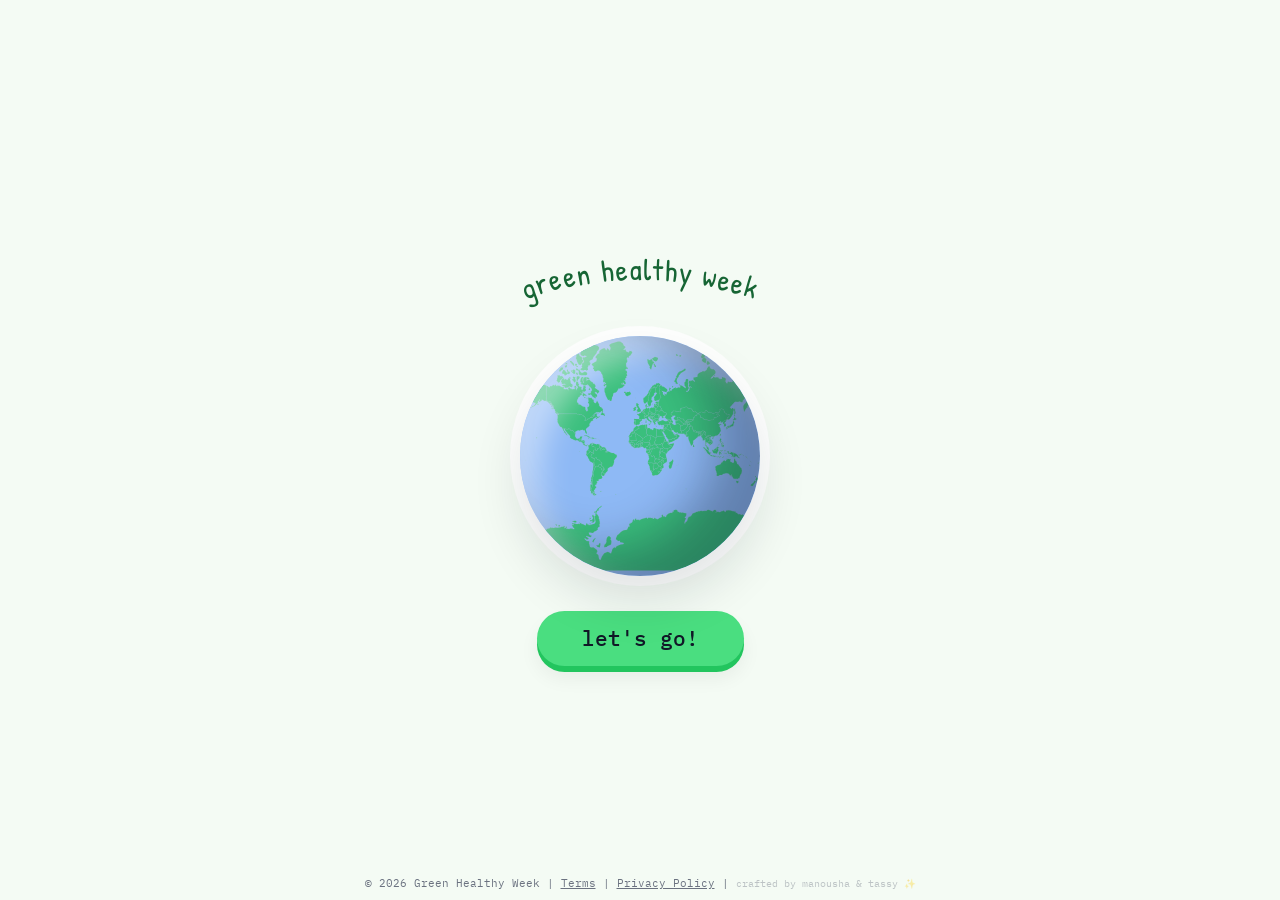
==== index.html @ d0767244 "Add footer and ToS and PP" ====
<!DOCTYPE html>
<html lang="en">
<head>
    <meta charset="UTF-8">
    <meta name="viewport" content="width=device-width, initial-scale=1.0, maximum-scale=1.0, user-scalable=no">
    <title>healthy plate, healthy planet!</title>
    <link href="https://fonts.googleapis.com/css2?family=IBM+Plex+Mono:wght@400;500&family=Inter:wght@500;600&family=Patrick+Hand&display=swap" rel="stylesheet">
    <link rel="stylesheet" href="style.css">
</head>
<body>

    <!-- SCENE 1: INTRO WITH CURVED TITLE & 3D GLOBE -->
    <div id="scene-intro" class="scene active">
        <svg class="curved-title-svg" viewBox="0 0 500 120">
            <path id="textCurve" d="M 60,100 Q 250,20 440,100" fill="transparent" />
            <text>
                <textPath href="#textCurve" startOffset="50%" text-anchor="middle">
                    green healthy week
                </textPath>
            </text>
        </svg>

        <div class="earth-track">
            <div class="earth-globe-new">
                <div class="globe-clip">
                    <div class="globe-map-img"></div>
                </div>
                <div class="globe-shadow"></div>
            </div>
        </div>

        <button class="start-btn" onclick="goToScene('scene-menu')">let's go!</button>
    </div>

    <!-- SCENE 0: MAIN HUB MENU -->
    <div id="scene-menu" class="scene">
        <div class="glass-header" style="margin-bottom: 25px;">
            <h2>green healthy week</h2>
            <p>choose a game to play!</p>
        </div>

        <div class="menu-grid">
            <div class="menu-card" onclick="goToScene('scene-color')">
                <div class="menu-icon">🍽️</div>
                <h3>Plate Builder</h3>
                <p>Design a balanced healthy meal!</p>
            </div>
            <div class="menu-card" onclick="startSortingGame()">
                <div class="menu-icon">⚡</div>
                <h3>Food Sort</h3>
                <p>Sort fruits & veggies fast!</p>
            </div>
            <div class="menu-card" onclick="startCatchGame()">
                <div class="menu-icon">🧺</div>
                <h3>Catch Snack</h3>
                <p>Catch falling healthy treats!</p>
            </div>
        </div>

        <div style="margin-top: 25px;">
            <div class="menu-card" onclick="startMemoryFromMenu()" style="max-width: 280px; margin: 0 auto;">
                <div class="menu-icon">🧠</div>
                <h3>Nutrition Match</h3>
                <p>Test your memory with food cards!</p>
            </div>
        </div>
    </div>

    <!-- SCENE 2: CHOOSE COLOR -->
    <div id="scene-color" class="scene">
        <div class="glass-header">
            <h2>pick your plate!</h2>
            <p>choose a color for your meal</p>
        </div>
        
        <div class="color-grid">
            <div class="color-option" onclick="selectColor('#a7f3d0', this)">
                <div class="plate-preview" style="background: #a7f3d0; border: 4px solid #6ee7b7;"></div>
            </div>
            <div class="color-option" onclick="selectColor('#bae6fd', this)">
                <div class="plate-preview" style="background: #bae6fd; border: 4px solid #7dd3fc;"></div>
            </div>
            <div class="color-option" onclick="selectColor('#fef08a', this)">
                <div class="plate-preview" style="background: #fef08a; border: 4px solid #fde047;"></div>
            </div>
            <div class="color-option" onclick="selectColor('#fbcfe8', this)">
                <div class="plate-preview" style="background: #fbcfe8; border: 4px solid #f9a8d4;"></div>
            </div>
            <div class="color-option" onclick="selectColor('#e9d5ff', this)">
                <div class="plate-preview" style="background: #e9d5ff; border: 4px solid #d8b4fe;"></div>
            </div>
            <div class="color-option" onclick="selectColor('#fed7aa', this)">
                <div class="plate-preview" style="background: #fed7aa; border: 4px solid #fdba74;"></div>
            </div>
            <div class="color-option" onclick="selectColor('#fecaca', this)">
                <div class="plate-preview" style="background: #fecaca; border: 4px solid #fca5a5;"></div>
            </div>
            <div class="color-option" onclick="selectColor('#ccfbf1', this)">
                <div class="plate-preview" style="background: #ccfbf1; border: 4px solid #5eead4;"></div>
            </div>
        </div>
        <div class="controls" style="margin-top: 25px;">
            <button class="btn-back" onclick="goToScene('scene-menu')">🏠 Main Menu</button>
        </div>
    </div>

    <!-- SCENE 3: BUILD MEAL -->
    <div id="scene-build" class="scene">
        <div class="top-hud">
            <div class="hud-title">HEALTHY METER</div>
            <div class="meter-bg">
                <div class="meter-fill" id="healthMeter"></div>
            </div>
            <div class="hud-stats">
                <span class="label">FOODS ON PLATE</span>
                <span class="value" id="countVal">0</span>
            </div>
        </div>

        <div class="build-container">
            <div class="panel food-panel">
                <h3>FRUITS 🍎</h3>
                <div class="food-list">
                    <img src="blueberry.png" class="draggable" draggable="true" data-src="blueberry.png" data-size="45" alt="Blueberry">
                    <img src="strawberry.png" class="draggable" draggable="true" data-src="strawberry.png" data-size="55" alt="Strawberry">
                    <img src="apple.png" class="draggable" draggable="true" data-src="apple.png" data-size="70" alt="Apple">
                    <img src="banana.png" class="draggable" draggable="true" data-src="banana.png" data-size="100" alt="Banana">
                    <img src="kiwi.png" class="draggable" draggable="true" data-src="kiwi.png" data-size="50" alt="Kiwi">
                    <img src="watermelon.png" class="draggable" draggable="true" data-src="watermelon.png" data-size="125" alt="Watermelon">
                    <img src="pomegranate.png" class="draggable" draggable="true" data-src="pomegranate.png" data-size="85" alt="Pomegranate">
                    <img src="avocado.png" class="draggable" draggable="true" data-src="avocado.png" data-size="65" alt="Avocado">
                    <img src="mango.png" class="draggable" draggable="true" data-src="mango.png" data-size="120" alt="Mango">
                </div>
            </div>

            <div class="center-stage">
                <div class="plate-wrapper" id="dropZone">
                    <div class="the-plate" id="activePlate"></div>
                    <div class="food-layer" id="foodLayer"></div>
                </div>
                <div class="controls">
                    <button class="btn-back" onclick="goToScene('scene-color')">change plate</button>
                    <button class="btn-clear" onclick="clearPlate()">clear plate</button>
                    <button class="btn-back" onclick="goToScene('scene-menu')">🏠 menu</button>
                </div>
            </div>

            <div class="panel food-panel">
                <h3>VEGGIES 🥦</h3>
                <div class="food-list">
                    <img src="carrot.png" class="draggable" draggable="true" data-src="carrot.png" data-size="90" alt="Carrot">
                    <img src="mushroom.png" class="draggable" draggable="true" data-src="mushroom.png" data-size="50" alt="Mushroom">
                    <img src="broccoli.png" class="draggable" draggable="true" data-src="broccoli.png" data-size="65" alt="Broccoli">
                    <img src="lettuce.png" class="draggable" draggable="true" data-src="lettuce.png" data-size="105" alt="Lettuce">
                    <img src="corn.png" class="draggable" draggable="true" data-src="corn.png" data-size="95" alt="Corn">
                    <img src="pepper.png" class="draggable" draggable="true" data-src="pepper.png" data-size="75" alt="Pepper">
                </div>
            </div>
        </div>
    </div>

    <!-- SCENE 4: MEMORY FLASHCARD GAME -->
    <div id="scene-game" class="scene">
        <div class="glass-header">
            <h2>NUTRITION MATCH</h2>
            <p>match the healthy food cards to win!</p>
        </div>
        
        <div class="game-container">
            <div class="game-grid" id="memoryGrid"></div>
        </div>

        <div class="controls" style="margin-top: 25px;">
            <button class="btn-back" onclick="goToScene('scene-menu')">🏠 Main Menu</button>
            <button class="btn-clear" onclick="initMemoryGame()">🔄 Restart</button>
        </div>
    </div>

    <!-- SCENE 5: FOOD GROUP SORTING GAME -->
    <div id="scene-sorting" class="scene">
        <div class="glass-header">
            <h2>FOOD SORT SPEED RUN</h2>
            <p>is it a fruit or a vegetable?</p>
        </div>
        
        <div class="game-container">
            <div class="recipe-display-card" style="text-align: center;">
                <div id="sortItemDisplay" style="font-size: 5rem; margin-bottom: 10px;">🍎</div>
                <h3 id="sortItemName" style="font-family: 'Patrick Hand', cursive; font-size: 2rem; color: var(--poster-dark); margin-bottom: 15px;">Apple</h3>
                <div style="display: flex; gap: 15px; justify-content: center;">
                    <button class="btn-sort" onclick="checkSort('fruit')">🍎 Fruit</button>
                    <button class="btn-sort" onclick="checkSort('veggie')">🥦 Veggie</button>
                </div>
                <p id="sortScoreText" style="font-family: 'IBM Plex Mono', monospace; margin-top: 15px; font-size: 0.85rem; color: #166534;">Score: 0</p>
            </div>
        </div>

        <div class="controls" style="margin-top: 25px;">
            <button class="btn-back" onclick="goToScene('scene-menu')">🏠 Main Menu</button>
        </div>
    </div>

    <!-- SCENE 6: CATCH THE SNACK ARCADE GAME -->
    <div id="scene-catch" class="scene">
        <div class="glass-header" style="margin-bottom: 10px;">
            <h2>CATCH THE SNACK</h2>
            <p>move the basket to catch falling food!</p>
        </div>
        
        <div class="catch-arena" id="catchArena">
            <div class="catch-score" id="catchScoreText">Score: 0</div>
            <div class="falling-basket" id="playerBasket">🧺</div>
        </div>

        <div class="controls" style="margin-top: 20px;">
            <button class="btn-back" onclick="exitCatchGame()">🏠 Main Menu</button>
        </div>
    </div>

    <!-- MODALS -->
    <div class="achievement-modal" id="achievementModal">
        <div class="achievement-card">
            <div class="badge-icon">🌟</div>
            <div class="achievement-tag">ACHIEVEMENT UNLOCKED</div>
            <h3 class="achievement-title">Master Chef</h3>
            <p class="achievement-desc">"You built a balanced plate! Ready to play or head to the menu?"</p>
            
            <div class="achievement-actions">
                <button class="btn-action primary" onclick="launchMemoryGame()">Play Memory Game ✨</button>
                <button class="btn-action secondary" onclick="goToScene('scene-menu')">Main Menu 🏠</button>
            </div>
        </div>
    </div>

    <div class="achievement-modal" id="winModal">
        <div class="achievement-card">
            <div class="badge-icon">🎉</div>
            <div class="achievement-tag">WELL DONE!</div>
            <h3 class="achievement-title">Memory Master</h3>
            <p class="achievement-desc">"You matched all the healthy food cards correctly!"</p>
            
            <div class="achievement-actions">
                <button class="btn-action primary" onclick="resetGame()">Play Again? 🔄</button>
                <button class="btn-action secondary" onclick="goToScene('scene-menu')">Main Menu 🏠</button>
            </div>
        </div>
    </div>

    <!-- FOOD SORT WRONG MODAL -->
    <div class="achievement-modal" id="sortWrongModal">
        <div class="achievement-card">
            <div class="badge-icon">❌</div>
            <div class="achievement-tag" style="color: #dc2626;">OOPS!</div>
            <h3 class="achievement-title">Not Quite!</h3>
            <p class="achievement-desc" id="sortWrongText">"That item belongs in a different group!"</p>
            <div class="achievement-actions">
                <button class="btn-action primary" onclick="closeSortWrongModal()">Keep Playing ✨</button>
            </div>
        </div>
    </div>

    <!-- FOOD SORT WIN MODAL -->
    <div class="achievement-modal" id="sortWinModal">
        <div class="achievement-card">
            <div class="badge-icon">🏆</div>
            <div class="achievement-tag">SPEED RUN CLEARED</div>
            <h3 class="achievement-title">Sort Master!</h3>
            <p class="achievement-desc">"You successfully sorted 10 items correctly!"</p>
            <div class="achievement-actions">
                <button class="btn-action primary" onclick="startSortingGame()">Play Again 🔄</button>
                <button class="btn-action secondary" onclick="goToScene('scene-menu')">Main Menu 🏠</button>
            </div>
        </div>
    </div>

    <!-- CATCH GAME OVER / WIN MODALS -->
    <div class="achievement-modal" id="catchGameOverModal">
        <div class="achievement-card">
            <div class="badge-icon">💥</div>
            <div class="achievement-tag" style="color: #dc2626;">GAME OVER</div>
            <h3 class="achievement-title">Dropped It!</h3>
            <p class="achievement-desc" id="catchFinalScoreText">"A snack hit the floor! Try again to reach 20."</p>
            <div class="achievement-actions">
                <button class="btn-action primary" onclick="startCatchGame()">Try Again 🔄</button>
                <button class="btn-action secondary" onclick="goToScene('scene-menu')">Main Menu 🏠</button>
            </div>
        </div>
    </div>

    <div class="achievement-modal" id="catchWinModal">
        <div class="achievement-card">
            <div class="badge-icon">👑</div>
            <div class="achievement-tag">ARCADE CHAMPION</div>
            <h3 class="achievement-title">Snack Legend!</h3>
            <p class="achievement-desc">"You caught 20 healthy snacks without dropping any!"</p>
            <div class="achievement-actions">
                <button class="btn-action primary" onclick="startCatchGame()">Play Again 🔄</button>
                <button class="btn-action secondary" onclick="goToScene('scene-menu')">Main Menu 🏠</button>
            </div>
        </div>
    </div>

    <!-- FOOTER -->
    <footer style="text-align: center; padding: 10px; font-family: 'IBM Plex Mono', monospace; font-size: 0.7rem; color: #6b7280; position: fixed; bottom: 0; width: 100%; pointer-events: none; z-index: 100;">
        <span>© 2026 Green Healthy Week</span> | 
        <a href="terms.html" style="color: #6b7280; text-decoration: underline; pointer-events: auto;">Terms</a> | 
        <a href="privacy.html" style="color: #6b7280; text-decoration: underline; pointer-events: auto;">Privacy Policy</a> | 
        <span style="opacity: 0.4; font-size: 0.6rem;">crafted by manousha & tassy ✨</span>
    </footer>

    <script src="script.js"></script>
</body>
</html>
---- style.css ----
/* ==========================================
   VARIABLES & GLOBAL RESETS
   ========================================== */
:root {
  --poster-green: #f0fdf4;
  --poster-dark: #111827;
  --poster-accent: #4ade80;
  --land-color: #22c55e;
  --white-glass: rgba(255, 255, 255, 0.75);
  --shadow: 0 10px 30px rgba(17, 24, 39, 0.08);
}

* {
  margin: 0;
  padding: 0;
  box-sizing: border-box;
  -webkit-tap-highlight-color: transparent;
}

body {
  background: linear-gradient(135deg, #f8faf8 0%, #edf7ed 100%);
  font-family: 'Inter', sans-serif;
  color: var(--poster-dark);
  height: 100vh;
  overflow: hidden;
}

/* ==========================================
   TYPOGRAPHY & SCENES
   ========================================== */
.poster-title, .glass-header h2, .panel h3 {
  font-family: 'Patrick Hand', cursive;
  letter-spacing: 0.03em;
  font-weight: 400;
}

.glass-header p, .message, .label {
  font-family: 'IBM Plex Mono', monospace;
}

.scene {
  position: absolute;
  inset: 0;
  display: flex;
  flex-direction: column;
  align-items: center;
  justify-content: center;
  opacity: 0;
  pointer-events: none;
  transform: scale(0.95);
  transition: all 0.5s cubic-bezier(0.34, 1.56, 0.64, 1);
}

.scene.active {
  opacity: 1;
  pointer-events: all;
  transform: scale(1);
}

/* ==========================================
   SCENE 1: INTRO
   ========================================== */
#scene-intro {
  background: #f4fbf4;
}

.curved-title-svg {
  width: 420px;
  height: 90px;
  overflow: visible;
  margin-bottom: 1px;
}

.curved-title-svg text {
  font-family: 'Patrick Hand', cursive;
  font-size: 40px;
  fill: #166534;
  letter-spacing: 2px;
}

.earth-track {
  width: 100%;
  height: 260px;
  display: flex;
  align-items: center;
  justify-content: center;
  margin-bottom: 25px;
}

.earth-globe-new {
  width: 240px;
  height: 240px;
  border-radius: 50%;
  position: relative;
  overflow: hidden;
  box-shadow: 0 25px 50px rgba(17, 24, 39, 0.12), 0 0 0 10px rgba(255, 255, 255, 0.9);
  background: #8eb9f5;
}

.globe-clip {
  width: 100%;
  height: 100%;
  border-radius: 50%;
  overflow: hidden;
  position: relative;
}

.globe-map-img {
  position: absolute;
  top: 0;
  left: 0;
  width: 480px;
  height: 250px;
  background-image: url('world-map.svg');
  background-size: 240px 240px;
  background-repeat: repeat-x;
  filter: sepia(1) hue-rotate(65deg) saturate(5) brightness(0.75);
  animation: spinMap 3s linear infinite;
}

.globe-shadow {
  position: absolute;
  inset: 0;
  border-radius: 50%;
  box-shadow: inset -45px -20px 50px rgba(15, 23, 42, 0.35), inset 20px 20px 30px rgba(255, 255, 255, 0.45);
  pointer-events: none;
  z-index: 2;
}

@keyframes spinMap {
  from { transform: translateX(0); }
  to { transform: translateX(-240px); }
}

.start-btn {
  padding: 14px 45px;
  font-size: 1.3rem;
  font-family: 'IBM Plex Mono', monospace;
  font-weight: 500;
  background: var(--poster-accent);
  color: #111827;
  border: none;
  border-radius: 50px;
  box-shadow: 0 6px 0 #22c55e, 0 12px 20px rgba(0,0,0,0.06);
  cursor: pointer;
  transition: transform 0.1s;
  text-transform: lowercase;
}

.start-btn:active {
  transform: translateY(6px);
  box-shadow: 0 0 0 #22c55e;
}

/* ==========================================
   GAME HUB MENU
   ========================================== */
.glass-header {
  text-align: center;
  margin-bottom: 25px;
}

.glass-header h2 {
  font-size: 2.6rem;
  color: var(--poster-dark);
}

.menu-grid {
  display: flex;
  gap: 16px;
  justify-content: center;
  max-width: 900px;
  width: 92%;
  margin-bottom: 8px;
}

.menu-card {
  background: var(--white-glass);
  backdrop-filter: blur(15px);
  border: 3px solid white;
  border-radius: 26px;
  padding: 20px 14px;
  flex: 1;
  text-align: center;
  cursor: pointer;
  box-shadow: var(--shadow);
  transition: transform 0.2s cubic-bezier(0.34, 1.56, 0.64, 1), border-color 0.2s;
}

.menu-card:hover {
  transform: translateY(-6px) scale(1.02);
  border-color: var(--poster-accent);
  background: white;
}

.menu-icon {
  font-size: 2.5rem;
  margin-bottom: 8px;
}

.menu-card h3 {
  font-family: 'Patrick Hand', cursive;
  font-size: 1.5rem;
  color: var(--poster-dark);
  margin-bottom: 4px;
}

.menu-card p {
  font-family: 'IBM Plex Mono', monospace;
  font-size: 0.72rem;
  color: #4b5563;
  line-height: 1.3;
}

/* ==========================================
   COLOR SELECTION & BUILD MEAL
   ========================================== */
.color-grid {
  display: flex;
  flex-wrap: wrap;
  justify-content: center;
  gap: 15px;
  max-width: 550px;
  margin: 0 auto;
}

.color-option {
  background: var(--white-glass);
  backdrop-filter: blur(10px);
  padding: 15px;
  border-radius: 22px;
  border: 2px solid white;
  cursor: pointer;
  text-align: center;
  transition: transform 0.2s;
  box-shadow: var(--shadow);
}

.color-option:hover {
  transform: translateY(-6px) scale(1.03);
}

.color-option.selected {
  border-color: var(--poster-dark);
  background: white;
}

.plate-preview {
  width: 60px;
  height: 60px;
  border-radius: 50%;
  margin: 0 auto;
}

.top-hud {
  position: absolute;
  top: 15px;
  left: 50%;
  transform: translateX(-50%);
  width: 90%;
  max-width: 800px;
  display: flex;
  align-items: center;
  gap: 15px;
  background: var(--white-glass);
  backdrop-filter: blur(15px);
  padding: 12px 25px;
  border-radius: 50px;
  border: 2px solid white;
  box-shadow: var(--shadow);
  z-index: 10;
}

.hud-title {
  font-family: 'IBM Plex Mono', monospace;
  font-size: 0.75rem;
  font-weight: 600;
  white-space: nowrap;
}

.top-hud .meter-bg {
  flex: 1;
  height: 14px;
  background: #e5e7eb;
  border-radius: 10px;
  overflow: hidden;
}

.top-hud .meter-fill {
  height: 100%;
  width: 0%;
  background: var(--poster-accent);
  transition: width 0.4s cubic-bezier(0.34, 1.56, 0.64, 1);
}

.hud-stats {
  display: flex;
  align-items: center;
  gap: 8px;
  font-family: 'IBM Plex Mono', monospace;
}

.hud-stats .label {
  font-size: 0.65rem;
  color: #6b7280;
}

.hud-stats .value {
  font-size: 1.3rem;
  color: var(--poster-accent);
  font-weight: 700;
}

.build-container {
  display: grid;
  grid-template-columns: 220px 1fr 220px;
  width: 95%;
  max-width: 1150px;
  height: 72vh;
  gap: 25px;
  align-items: center;
  margin-top: 55px;
}

.panel {
  background: var(--white-glass);
  backdrop-filter: blur(15px);
  border-radius: 28px;
  padding: 16px;
  border: 2px solid white;
  box-shadow: var(--shadow);
  display: flex;
  flex-direction: column;
  height: 100%;
  max-height: 480px;
}

.panel h3 {
  font-size: 1.3rem;
  margin-bottom: 12px;
  text-align: center;
}

.food-list {
  display: grid;
  grid-template-columns: repeat(2, 1fr);
  gap: 10px;
  flex: 1;
  min-height: 0;
  overflow: hidden;
  align-content: center;
  justify-items: center;
}

.draggable {
  width: 100%;
  max-width: 72px;
  aspect-ratio: 1;
  object-fit: contain;
  background: #f8fafc;
  border: 1.5px solid #f1f5f9;
  border-radius: 16px;
  padding: 8px;
  cursor: grab;
  box-shadow: 0 4px 10px rgba(0, 0, 0, 0.04);
  transition: transform 0.2s cubic-bezier(0.34, 1.56, 0.64, 1);
}

.draggable:hover {
  transform: scale(1.08) rotate(3deg);
  border-color: #4ade80;
  background: white;
}

.center-stage {
  display: flex;
  flex-direction: column;
  align-items: center;
  justify-content: center;
}

.plate-wrapper {
  width: 320px;
  height: 320px;
  position: relative;
}

.the-plate {
  width: 100%;
  height: 100%;
  border-radius: 50%;
  background: white;
  box-shadow: inset 0 10px 30px rgba(0,0,0,0.08), 0 15px 40px rgba(0,0,0,0.1);
  border: 8px solid white;
  transition: background 0.3s;
}

.food-layer {
  position: absolute;
  inset: 15px;
  border-radius: 50%;
  overflow: hidden;
  pointer-events: none;
}

.dropped-item {
  position: absolute;
  object-fit: contain;
  animation: popIn 0.4s cubic-bezier(0.34, 1.56, 0.64, 1);
  filter: drop-shadow(0 4px 4px rgba(0,0,0,0.15));
}

@keyframes popIn {
  from { transform: scale(0); }
  to { transform: scale(1) rotate(var(--r)); }
}

.controls {
  display: flex;
  gap: 10px;
  margin-top: 15px;
}

.controls button {
  padding: 8px 18px;
  border-radius: 50px;
  border: none;
  font-family: 'IBM Plex Mono', monospace;
  font-weight: 500;
  font-size: 0.8rem;
  cursor: pointer;
  box-shadow: 0 3px 0 rgba(0,0,0,0.08);
  transition: transform 0.1s;
}

.btn-back { background: white; color: var(--poster-dark); }
.btn-clear { background: #fee2e2; color: #ef4444; }
.controls button:active { transform: translateY(3px); box-shadow: none; }

/* Uniform Button Styling for Sorting Options */
.btn-sort {
    width: 140px;
    padding: 12px;
    border-radius: 50px;
    border: none;
    font-family: 'IBM Plex Mono', monospace;
    font-weight: 500;
    font-size: 0.85rem;
    cursor: pointer;
    background: var(--poster-accent);
    color: #111827;
    box-shadow: 0 5px 0 #22c55e, 0 8px 16px rgba(0,0,0,0.06);
    transition: transform 0.1s;
}

.btn-sort:active {
    transform: translateY(4px);
    box-shadow: none;
}

/* ==========================================
   MEMORY GAME GRID (PROPERLY FIXED)
   ========================================== */
.game-container {
    display: flex;
    flex-direction: column;
    align-items: center;
    justify-content: center;
    width: 100%;
}

.game-grid {
    display: grid;
    grid-template-columns: repeat(4, 1fr);
    grid-template-rows: repeat(3, 1fr);
    gap: 12px;
    width: 440px;
    height: 330px;
    background: var(--white-glass);
    backdrop-filter: blur(15px);
    border: 2px solid white;
    padding: 16px;
    border-radius: 30px;
    box-shadow: var(--shadow);
}

.memory-card {
    background: transparent;
    cursor: pointer;
    perspective: 1000px;
    user-select: none;
    width: 100%;
    height: 100%;
}

.card-inner {
    position: relative;
    width: 100%;
    height: 100%;
    text-align: center;
    transition: transform 0.5s cubic-bezier(0.34, 1.56, 0.64, 1);
    transform-style: preserve-3d;
}

.memory-card.flipped .card-inner {
    transform: rotateY(180deg);
}

.card-front, .card-back {
    position: absolute;
    inset: 0;
    width: 100%;
    height: 100%;
    backface-visibility: hidden;
    -webkit-backface-visibility: hidden;
    border-radius: 16px;
    display: flex;
    align-items: center;
    justify-content: center;
    box-shadow: 0 4px 10px rgba(0,0,0,0.03);
}

.card-back {
    background: white;
    border: 2px solid #e2e8f0;
    font-size: 1.3rem;
    transition: border-color 0.2s, transform 0.2s;
}

.memory-card:hover .card-back {
    transform: scale(1.05);
    border-color: var(--poster-accent);
}

.card-front {
    background: #f0fdf4;
    border: 2px solid #22c55e;
    transform: rotateY(180deg);
    padding: 8px;
}

.card-front img {
    width: 70%;
    height: 70%;
    object-fit: contain;
    pointer-events: none;
}

.memory-card.matched {
    opacity: 0.4;
    pointer-events: none;
    transform: scale(0.95);
}

/* ==========================================
   CATCH THE SNACK ARCADE GAME
   ========================================== */
.catch-arena {
    width: 90%;
    max-width: 420px;
    height: 60vh;
    background: var(--white-glass);
    backdrop-filter: blur(15px);
    border: 3px solid white;
    border-radius: 30px;
    position: relative;
    overflow: hidden;
    box-shadow: var(--shadow);
    touch-action: none;
}

.catch-score {
    position: absolute;
    top: 15px;
    left: 20px;
    font-family: 'IBM Plex Mono', monospace;
    font-size: 1rem;
    font-weight: 700;
    color: #166534;
    z-index: 10;
}

.falling-basket {
    position: absolute;
    bottom: 15px;
    left: 50%;
    transform: translateX(-50%);
    font-size: 4.5rem;
    cursor: pointer;
    user-select: none;
    z-index: 5;
    transition: left 0.05s linear;
}

.falling-item {
    position: absolute;
    top: -40px;
    font-size: 2.5rem;
    user-select: none;
    animation: fallDown 2.5s linear infinite;
    z-index: 4;
}

@keyframes fallDown {
    0% { transform: translateY(0) rotate(0deg); }
    100% { transform: translateY(62vh) rotate(360deg); }
}

/* ==========================================
   MODALS
   ========================================== */
.achievement-modal {
    position: fixed;
    inset: 0;
    background: rgba(17, 24, 39, 0.5);
    backdrop-filter: blur(12px);
    -webkit-backdrop-filter: blur(12px);
    z-index: 100000;
    display: flex;
    align-items: center;
    justify-content: center;
    padding: 1rem;
    opacity: 0;
    pointer-events: none;
    transition: opacity 0.3s ease;
}

.achievement-modal.open {
    opacity: 1;
    pointer-events: all;
}

.achievement-card {
    background: rgba(255, 255, 255, 0.95);
    backdrop-filter: blur(20px);
    border: 3px solid white;
    border-radius: 28px;
    padding: 2rem 1.5rem;
    max-width: 380px;
    width: 100%;
    text-align: center;
    box-shadow: 0 25px 50px rgba(17, 24, 39, 0.15), 0 0 0 8px rgba(255, 255, 255, 0.4);
    transform: scale(0.85) translateY(20px);
    transition: transform 0.4s cubic-bezier(0.34, 1.56, 0.64, 1);
}

.achievement-modal.open .achievement-card {
    transform: scale(1) translateY(0);
}

.badge-icon {
    font-size: 3rem;
    margin-bottom: 0.4rem;
}

.achievement-tag {
    font-family: 'IBM Plex Mono', monospace;
    font-size: 0.65rem;
    font-weight: 600;
    letter-spacing: 2px;
    color: #166534;
    text-transform: uppercase;
    margin-bottom: 6px;
}

.achievement-title {
    font-family: 'Patrick Hand', cursive;
    font-size: 2.2rem;
    color: var(--poster-dark);
    margin: 0 0 8px 0;
}

.achievement-desc {
    font-family: 'Inter', sans-serif;
    font-size: 0.9rem;
    color: #4b5563;
    line-height: 1.4;
    margin: 0 0 1.5rem 0;
}

.achievement-actions {
    display: flex;
    flex-direction: column;
    gap: 10px;
}

.btn-action {
    width: 100%;
    padding: 12px;
    border-radius: 50px;
    border: none;
    font-family: 'IBM Plex Mono', monospace;
    font-weight: 500;
    font-size: 0.85rem;
    cursor: pointer;
    transition: transform 0.1s, box-shadow 0.2s;
}

.btn-action.primary {
    background: var(--poster-accent);
    color: #111827;
    box-shadow: 0 5px 0 #22c55e, 0 8px 16px rgba(0,0,0,0.06);
}

.btn-action.secondary {
    background: #f1f5f9;
    color: #475569;
    box-shadow: 0 4px 0 #cbd5e1;
}

.btn-action:active {
    transform: translateY(4px);
    box-shadow: none !important;
}

@media (max-width: 768px) {
  .menu-grid {
    flex-direction: column;
    gap: 12px;
    max-width: 300px;
  }
  .build-container {
    grid-template-columns: 1fr;
    grid-template-rows: 85px 1fr 85px;
    height: 85vh;
    margin-top: 55px;
  }
  .panel {
    flex-direction: row;
    align-items: center;
    padding: 10px;
    max-height: 85px;
  }
  .panel h3 {
    writing-mode: vertical-rl;
    margin: 0 8px 0 0;
    font-size: 0.8rem;
  }
  .food-list {
    flex-direction: row;
    overflow-x: auto;
  }
  .draggable {
    width: 50px;
    height: 50px;
    flex-shrink: 0;
  }
  .plate-wrapper {
    width: 65vw;
    height: 65vw;
    max-width: 260px;
    max-height: 260px;
  }
}
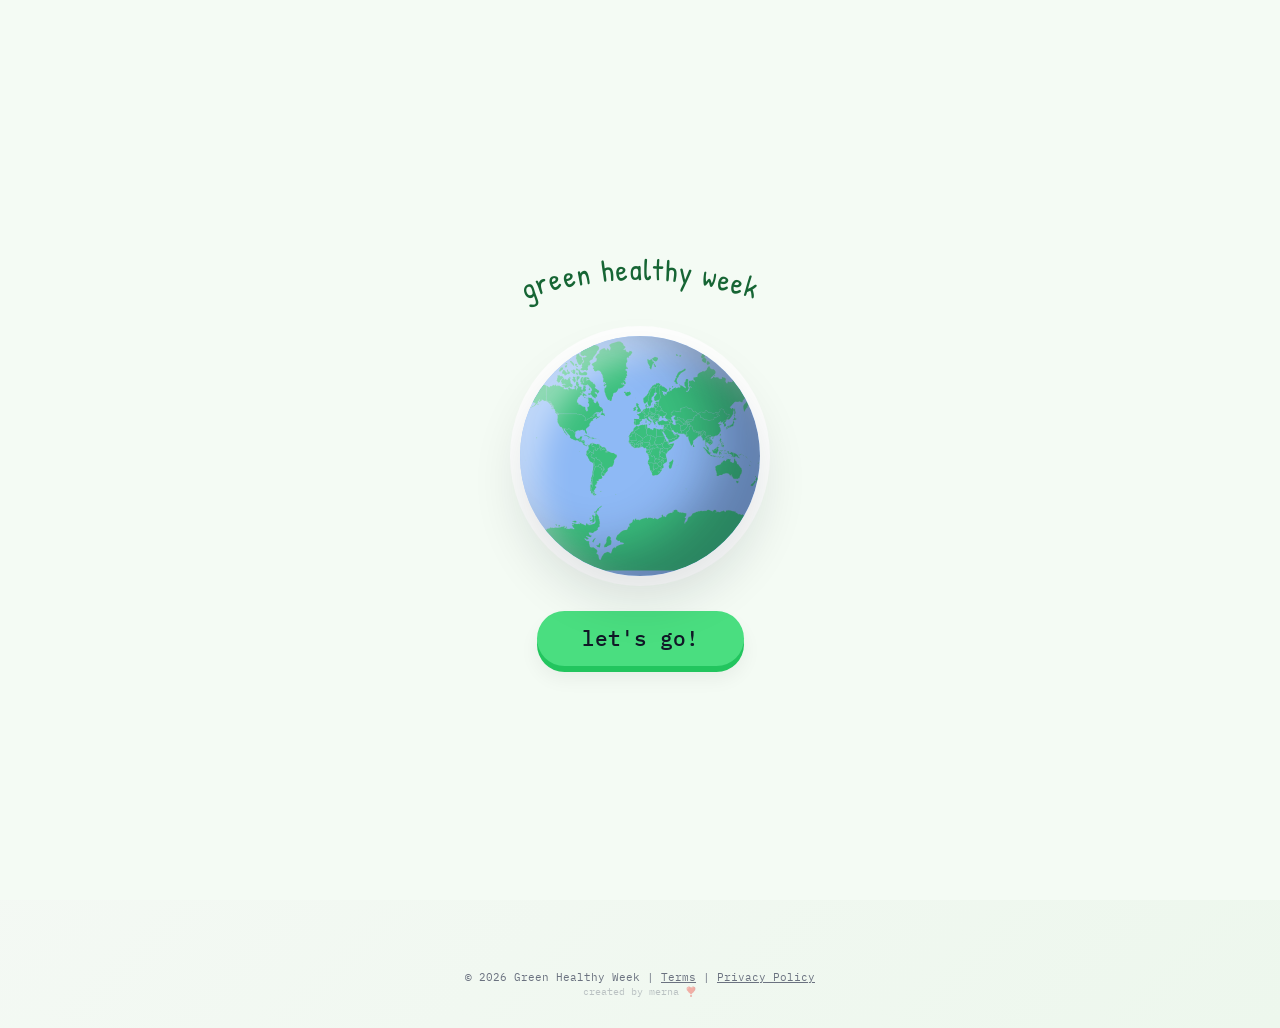
==== commit c4bd89da: "Fix mobile responsive" ====
--- a/index.html
+++ b/index.html
@@ -6,10 +6,20 @@
     <title>healthy plate, healthy planet!</title>
     <link href="https://fonts.googleapis.com/css2?family=IBM+Plex+Mono:wght@400;500&family=Inter:wght@500;600&family=Patrick+Hand&display=swap" rel="stylesheet">
     <link rel="stylesheet" href="style.css">
+
+    <!-- Favicon -->
+    <link rel="icon" type="image/png" href="favicon.png">
+
+    <!-- WhatsApp & Social Media Preview Cards -->
+    <meta property="og:title" content="Green Healthy Week 🍎">
+    <meta property="og:description" content="Play fun nutrition mini-games, build healthy plates, and test your skills!">
+    <meta property="og:type" content="website">
+
 </head>
 <body>
 
     <!-- SCENE 1: INTRO WITH CURVED TITLE & 3D GLOBE -->
+     <div id="scene-stage">
     <div id="scene-intro" class="scene active">
         <svg class="curved-title-svg" viewBox="0 0 500 120">
             <path id="textCurve" d="M 60,100 Q 250,20 440,100" fill="transparent" />
@@ -57,13 +67,13 @@
             </div>
         </div>
 
-        <div style="margin-top: 25px;">
-            <div class="menu-card" onclick="startMemoryFromMenu()" style="max-width: 280px; margin: 0 auto;">
-                <div class="menu-icon">🧠</div>
-                <h3>Nutrition Match</h3>
-                <p>Test your memory with food cards!</p>
-            </div>
-        </div>
+        <div class="menu-grid menu-grid-last">
+    <div class="menu-card" onclick="startMemoryFromMenu()">
+        <div class="menu-icon">🧠</div>
+        <h3>Nutrition Match</h3>
+        <p>Test your memory with food cards!</p>
+    </div>
+</div>
     </div>
 
     <!-- SCENE 2: CHOOSE COLOR -->
@@ -299,15 +309,37 @@
             </div>
         </div>
     </div>
+    </div>
 
     <!-- FOOTER -->
-    <footer style="text-align: center; padding: 10px; font-family: 'IBM Plex Mono', monospace; font-size: 0.7rem; color: #6b7280; position: fixed; bottom: 0; width: 100%; pointer-events: none; z-index: 100;">
+    <footer style="text-align: center; padding: 30px 10px; font-family: 'IBM Plex Mono', monospace; font-size: 0.7rem; color: #6b7280; width: 100%; margin-top: 40px; position: relative; z-index: 10;">
         <span>© 2026 Green Healthy Week</span> | 
-        <a href="terms.html" style="color: #6b7280; text-decoration: underline; pointer-events: auto;">Terms</a> | 
-        <a href="privacy.html" style="color: #6b7280; text-decoration: underline; pointer-events: auto;">Privacy Policy</a> | 
-        <span style="opacity: 0.4; font-size: 0.6rem;">crafted by manousha & tassy ✨</span>
+        <a href="terms.html" style="color: #6b7280; text-decoration: underline;">Terms</a> | 
+        <a href="privacy.html" style="color: #6b7280; text-decoration: underline;">Privacy Policy</a> <br>
+        <span style="opacity: 0.4; font-size: 0.6rem;">created by merna ❣️</span>
     </footer>
 
     <script src="script.js"></script>
+
+<script>
+    document.querySelectorAll('a[href="terms.html"], a[href="privacy.html"]').forEach(link => {
+        link.addEventListener('click', function(e) {
+            e.preventDefault();
+
+            const destination = this.href;
+
+            document.body.style.transition =
+                'opacity 0.45s ease, filter 0.45s ease, transform 0.45s ease';
+
+            document.body.style.opacity = '0';
+            document.body.style.filter = 'blur(10px)';
+            document.body.style.transform = 'scale(0.97)';
+
+            setTimeout(() => {
+                window.location.href = destination;
+            }, 450);
+        });
+    });
+</script>
 </body>
 </html>
--- a/style.css
+++ b/style.css
@@ -21,12 +21,21 @@
   background: linear-gradient(135deg, #f8faf8 0%, #edf7ed 100%);
   font-family: 'Inter', sans-serif;
   color: var(--poster-dark);
-  height: 100vh;
-  overflow: hidden;
+  min-height: 100vh;
+  display: flex;
+  flex-direction: column;
+  overflow-y: auto;
+}
+
+#scene-stage {
+    position: relative;
+    width: 100%;
+    min-height: 100vh;
+    flex-shrink: 0;
 }
 
 /* ==========================================
-   TYPOGRAPHY & SCENES
+   TYPOGRAPHY & SEAMLESS BLUR TRANSITIONS
    ========================================== */
 .poster-title, .glass-header h2, .panel h3 {
   font-family: 'Patrick Hand', cursive;
@@ -46,15 +55,18 @@
   align-items: center;
   justify-content: center;
   opacity: 0;
+  filter: blur(10px);
   pointer-events: none;
-  transform: scale(0.95);
-  transition: all 0.5s cubic-bezier(0.34, 1.56, 0.64, 1);
+  transform: scale(0.94) translateY(15px);
+  transition: opacity 0.4s ease, filter 0.4s ease, transform 0.4s cubic-bezier(0.34, 1.56, 0.64, 1);
 }
 
 .scene.active {
   opacity: 1;
+  filter: blur(0px);
   pointer-events: all;
-  transform: scale(1);
+  transform: scale(1) translateY(0);
+  min-height: 80vh;
 }
 
 /* ==========================================
@@ -65,7 +77,8 @@
 }
 
 .curved-title-svg {
-  width: 420px;
+  width: 100%;
+  max-width: 420px;
   height: 90px;
   overflow: visible;
   margin-bottom: 1px;
@@ -172,6 +185,7 @@
   max-width: 900px;
   width: 92%;
   margin-bottom: 8px;
+  flex-wrap: wrap;
 }
 
 .menu-card {
@@ -181,6 +195,7 @@
   border-radius: 26px;
   padding: 20px 14px;
   flex: 1;
+  min-width: 180px;
   text-align: center;
   cursor: pointer;
   box-shadow: var(--shadow);
@@ -347,9 +362,10 @@
   gap: 10px;
   flex: 1;
   min-height: 0;
-  overflow: hidden;
-  align-content: center;
+  overflow-y: auto;
+  align-content: start;
   justify-items: center;
+  padding: 4px;
 }
 
 .draggable {
@@ -419,6 +435,8 @@
   display: flex;
   gap: 10px;
   margin-top: 15px;
+  flex-wrap: wrap;
+  justify-content: center;
 }
 
 .controls button {
@@ -459,7 +477,7 @@
 }
 
 /* ==========================================
-   MEMORY GAME GRID (PROPERLY FIXED)
+   MEMORY GAME GRID
    ========================================== */
 .game-container {
     display: flex;
@@ -467,15 +485,17 @@
     align-items: center;
     justify-content: center;
     width: 100%;
+    padding: 10px;
 }
 
 .game-grid {
     display: grid;
     grid-template-columns: repeat(4, 1fr);
     grid-template-rows: repeat(3, 1fr);
-    gap: 12px;
-    width: 440px;
-    height: 330px;
+    gap: 10px;
+    width: 100%;
+    max-width: 440px;
+    aspect-ratio: 4 / 3;
     background: var(--white-glass);
     backdrop-filter: blur(15px);
     border: 2px solid white;
@@ -558,7 +578,7 @@
 .catch-arena {
     width: 90%;
     max-width: 420px;
-    height: 60vh;
+    height: 55vh;
     background: var(--white-glass);
     backdrop-filter: blur(15px);
     border: 3px solid white;
@@ -603,7 +623,7 @@
 
 @keyframes fallDown {
     0% { transform: translateY(0) rotate(0deg); }
-    100% { transform: translateY(62vh) rotate(360deg); }
+    100% { transform: translateY(55vh) rotate(360deg); }
 }
 
 /* ==========================================
@@ -713,42 +733,487 @@
     box-shadow: none !important;
 }
 
+/* Legal page transitions */
+
+body.legal-page {
+    opacity: 0;
+    filter: blur(10px);
+    transform: scale(0.97);
+    transition:
+        opacity 0.45s ease,
+        filter 0.45s ease,
+        transform 0.45s ease;
+}
+
+body.legal-page.page-visible {
+    opacity: 1;
+    filter: blur(0);
+    transform: scale(1);
+}
+
+body.legal-page.page-exit {
+    opacity: 0;
+    filter: blur(10px);
+    transform: scale(0.97);
+    pointer-events: none;
+}
+
+/* ==========================================
+   RESPONSIVE MOBILE
+   ========================================== */
+
 @media (max-width: 768px) {
+
+  html,
+  body {
+    width: 100%;
+    min-height: 100%;
+    overflow-x: hidden;
+  }
+
+  body {
+    overflow-y: auto;
+  }
+
+  /* ------------------------------------------
+     SCENES + BLUR TRANSITION
+     ------------------------------------------ */
+
+  .scene {
+    position: absolute;
+    inset: 0;
+    width: 100%;
+    min-height: 100vh;
+    height: auto;
+
+    padding: 20px 14px 30px;
+
+    opacity: 0;
+    filter: blur(10px);
+    transform: scale(0.96) translateY(12px);
+
+    pointer-events: none;
+
+    transition:
+      opacity 0.4s ease,
+      filter 0.4s ease,
+      transform 0.4s cubic-bezier(0.34, 1.56, 0.64, 1);
+  }
+
+  .scene.active {
+    position: relative;
+    inset: auto;
+
+    width: 100%;
+    min-height: 100vh;
+    height: auto;
+
+    opacity: 1;
+    filter: blur(0);
+    transform: scale(1) translateY(0);
+
+    pointer-events: all;
+  }
+
+
+  /* ------------------------------------------
+     INTRO / GLOBE
+     ------------------------------------------ */
+
+  #scene-intro {
+    min-height: 100vh;
+    justify-content: center;
+    padding: 20px;
+  }
+
+  .curved-title-svg {
+    width: 100%;
+    max-width: 340px;
+    height: 75px;
+    margin-bottom: 0;
+  }
+
+  .curved-title-svg text {
+    font-size: 32px;
+    letter-spacing: 1.5px;
+  }
+
+  .earth-track {
+    width: 100%;
+    height: 230px;
+    margin-bottom: 15px;
+  }
+
+  .earth-globe-new {
+    width: min(70vw, 230px);
+    height: min(70vw, 230px);
+  }
+
+  .globe-map-img {
+    width: 460px;
+    height: 230px;
+
+    background-size: 230px 230px;
+  }
+
+  @keyframes spinMap {
+    from {
+      transform: translateX(0);
+    }
+
+    to {
+      transform: translateX(-230px);
+    }
+  }
+
+  .start-btn {
+    padding: 13px 38px;
+    font-size: 1.15rem;
+  }
+
+
+  /* ------------------------------------------
+     MENU
+     ------------------------------------------ */
+
+  .glass-header {
+    width: 100%;
+    margin-bottom: 18px;
+  }
+
+  .glass-header h2 {
+    font-size: 2.2rem;
+  }
+
   .menu-grid {
+    width: 100%;
+    max-width: 360px;
+
+    display: flex;
     flex-direction: column;
+
+    gap: 10px;
+    margin-bottom: 10px;
+  }
+
+  .menu-card {
+    width: 100%;
+    min-width: 0;
+
+    padding: 13px 15px;
+
+    border-radius: 20px;
+
+    display: flex;
+    align-items: center;
+    text-align: left;
+
+    gap: 14px;
+  }
+
+  .menu-icon {
+    flex-shrink: 0;
+    font-size: 1.8rem;
+    margin: 0;
+  }
+
+  .menu-card h3 {
+    font-size: 1.3rem;
+    margin-bottom: 2px;
+  }
+
+  .menu-card p {
+    font-size: 0.68rem;
+    line-height: 1.3;
+  }
+
+
+  /* ------------------------------------------
+     COLOR SELECTION
+     ------------------------------------------ */
+
+  .color-grid {
+    width: 100%;
+    max-width: 360px;
+    gap: 10px;
+    padding: 0 5px;
+  }
+
+  .color-option {
+    padding: 12px;
+    border-radius: 18px;
+  }
+
+  .plate-preview {
+    width: 52px;
+    height: 52px;
+  }
+
+
+  /* ------------------------------------------
+     HUD
+     ------------------------------------------ */
+
+  .top-hud {
+    position: sticky;
+
+    top: 10px;
+
+    width: calc(100% - 20px);
+    max-width: 500px;
+
+    padding: 8px 12px;
+
+    gap: 8px;
+    border-radius: 30px;
+    margin-left: auto;
+    margin-right: auto;
+    transform: none;
+    left: auto;
+  }
+
+  .hud-title {
+    font-size: 0.65rem;
+  }
+
+  .top-hud .meter-bg {
+    height: 11px;
+  }
+
+  .hud-stats {
+    gap: 4px;
+  }
+
+  .hud-stats .label {
+    font-size: 0.55rem;
+  }
+
+  .hud-stats .value {
+    font-size: 1rem;
+  }
+
+
+  /* ------------------------------------------
+     BUILD MEAL
+     ------------------------------------------ */
+
+  .build-container {
+    width: 100%;
+    max-width: 500px;
+    display: flex;
+    flex-direction: column;
+    align-items: center;
     gap: 12px;
-    max-width: 300px;
-  }
-  .build-container {
-    grid-template-columns: 1fr;
-    grid-template-rows: 85px 1fr 85px;
-    height: 85vh;
-    margin-top: 55px;
-  }
+    height: auto;
+    min-height: 0;
+    margin-top: 70px;
+    padding: 0 0 30px;
+    overflow-x: hidden;
+    overflow-y: visible;
+}
+
   .panel {
+    width: 100%;
+    max-width: 500px;
+    height: 78px;
+    max-height: 78px;
+    padding: 8px 10px;
     flex-direction: row;
     align-items: center;
+    border-radius: 20px;
+    min-width: 0;
+    overflow: hidden;
+}
+
+  .panel h3 {
+    flex-shrink: 0;
+
+    margin: 0 10px 0 0;
+
+    font-size: 0.9rem;
+    white-space: nowrap;
+  }
+
+  .food-list {
+    display: flex;
+    flex-direction: row;
+    gap: 8px;
+    overflow-x: auto;
+    overflow-y: hidden;
+    min-width: 0;
+    width: 100%;
+    padding: 3px;
+    scrollbar-width: none;
+    flex: 1;
+}
+
+  .food-list::-webkit-scrollbar {
+    display: none;
+  }
+
+  .draggable {
+    width: 48px;
+    height: 48px;
+
+    flex: 0 0 48px;
+
+    padding: 5px;
+
+    border-radius: 13px;
+  }
+
+  .center-stage {
+    width: 100%;
+    min-height: 250px;
+  }
+
+  .plate-wrapper {
+    width: min(62vw, 230px);
+    height: min(62vw, 230px);
+  }
+
+
+  /* ------------------------------------------
+     CONTROLS
+     ------------------------------------------ */
+
+  .controls {
+    gap: 8px;
+    margin-top: 12px;
+  }
+
+  .controls button {
+    padding: 8px 15px;
+    font-size: 0.75rem;
+  }
+
+  .btn-sort {
+    width: 125px;
     padding: 10px;
-    max-height: 85px;
-  }
-  .panel h3 {
-    writing-mode: vertical-rl;
-    margin: 0 8px 0 0;
-    font-size: 0.8rem;
-  }
-  .food-list {
-    flex-direction: row;
-    overflow-x: auto;
-  }
-  .draggable {
-    width: 50px;
-    height: 50px;
+    font-size: 0.78rem;
+  }
+
+
+  /* ------------------------------------------
+     MEMORY GAME
+     ------------------------------------------ */
+
+  .game-container {
+    width: 100%;
+    padding: 10px 0;
+  }
+
+  .game-grid {
+    width: min(94vw, 420px);
+
+    gap: 7px;
+
+    padding: 10px;
+
+    border-radius: 24px;
+  }
+
+  .card-front,
+  .card-back {
+    border-radius: 12px;
+  }
+
+  .card-front {
+    padding: 5px;
+  }
+
+  .card-front img {
+    width: 72%;
+    height: 72%;
+  }
+
+
+  /* ------------------------------------------
+     CATCH GAME
+     ------------------------------------------ */
+
+  .catch-arena {
+    width: min(92vw, 420px);
+    height: 65vh;
+
+    border-radius: 25px;
+  }
+
+  .falling-basket {
+    font-size: 4rem;
+  }
+
+  .falling-item {
+    font-size: 2.2rem;
+  }
+
+
+  /* ------------------------------------------
+     MODALS
+     ------------------------------------------ */
+
+  .achievement-modal {
+    padding: 15px;
+  }
+
+  .achievement-card {
+    width: min(92vw, 380px);
+
+    padding: 1.5rem 1.2rem;
+
+    border-radius: 24px;
+  }
+
+  .achievement-title {
+    font-size: 2rem;
+  }
+
+  .achievement-desc {
+    font-size: 0.85rem;
+  }
+
+   footer {
+    margin-top: 40px;
+    position: relative;
+    z-index: 10;
     flex-shrink: 0;
-  }
-  .plate-wrapper {
-    width: 65vw;
-    height: 65vw;
-    max-width: 260px;
-    max-height: 260px;
-  }
+}
+}
+
+/* ==========================================
+   CUSTOM GREEN SCROLLBAR
+   ========================================== */
+
+::-webkit-scrollbar {
+    width: 8px;
+    height: 8px;
+}
+
+::-webkit-scrollbar-track {
+    background: transparent;
+}
+
+::-webkit-scrollbar-thumb {
+    background: #86efac;
+    border-radius: 20px;
+    border: 2px solid transparent;
+    background-clip: content-box;
+}
+
+::-webkit-scrollbar-thumb:hover {
+    background: #4ade80;
+    background-clip: content-box;
+}
+
+/* Remove scrollbar arrows */
+::-webkit-scrollbar-button {
+    display: none;
+    width: 0;
+    height: 0;
+}
+
+/* Firefox */
+* {
+    scrollbar-width: thin;
+    scrollbar-color: #86efac transparent;
 }
